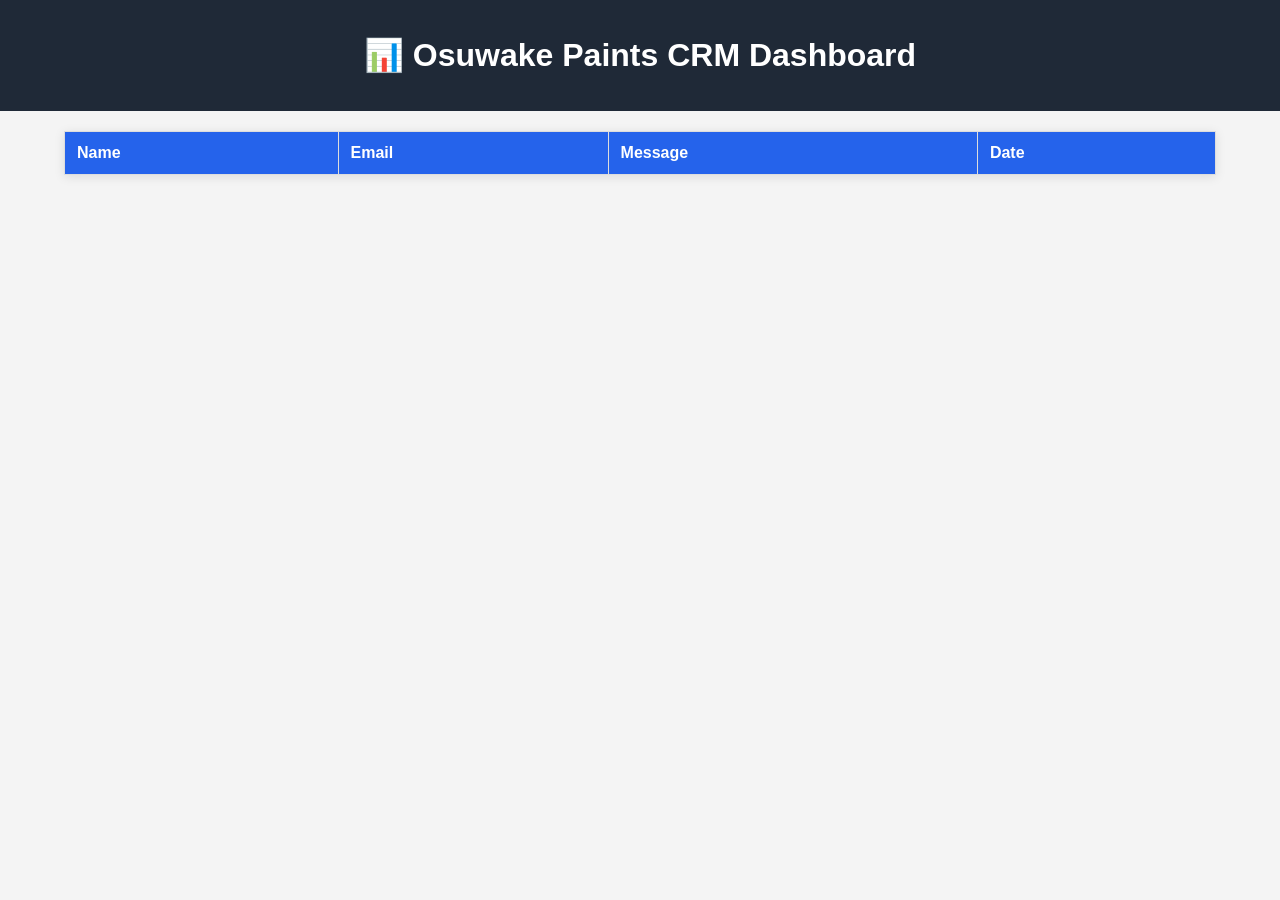
==== dashboard.html @ 685f1acd "done" ====
<!DOCTYPE html>
<html lang="en">
<head>
<meta charset="UTF-8">
<title>CRM Dashboard | Osuwake Paints</title>

<style>
body{
    font-family: Arial;
    margin:0;
    background:#f4f4f4;
}

header{
    background:#1f2937;
    color:white;
    padding:15px;
    text-align:center;
}

table{
    width:90%;
    margin:20px auto;
    border-collapse: collapse;
    background:white;
    box-shadow:0 2px 10px rgba(0,0,0,0.1);
}

th, td{
    padding:12px;
    border:1px solid #ddd;
    text-align:left;
}

th{
    background:#2563eb;
    color:white;
}

tr:nth-child(even){
    background:#f9f9f9;
}
</style>

</head>

<body>

<header>
    <h1>📊 Osuwake Paints CRM Dashboard</h1>
</header>

<table id="crmTable">
    <thead>
        <tr>
            <th>Name</th>
            <th>Email</th>
            <th>Message</th>
            <th>Date</th>
        </tr>
    </thead>

    <tbody></tbody>
</table>

<script>
const sheetURL =
"https://docs.google.com/spreadsheets/d/e/AKfycbzV_TVHXxcJvrIyFuOYJgcb500B18oYqLc4BPlEmaxCXbIPVOCI9xas-N6v8Ypadr19/pub?output=csv";

fetch(sheetURL)
.then(res => res.text())
.then(data => {

    const rows = data.split("\n").slice(1);

    const table = document.querySelector("#crmTable tbody");

    rows.forEach(row => {

        const cols = row.split(",");

        if(cols.length >= 4){

            const tr = document.createElement("tr");

            tr.innerHTML = `
                <td>${cols[0]}</td>
                <td>${cols[1]}</td>
                <td>${cols[2]}</td>
                <td>${cols[3]}</td>
            `;

            table.appendChild(tr);
        }

    });

});
</script>

</body>
</html>
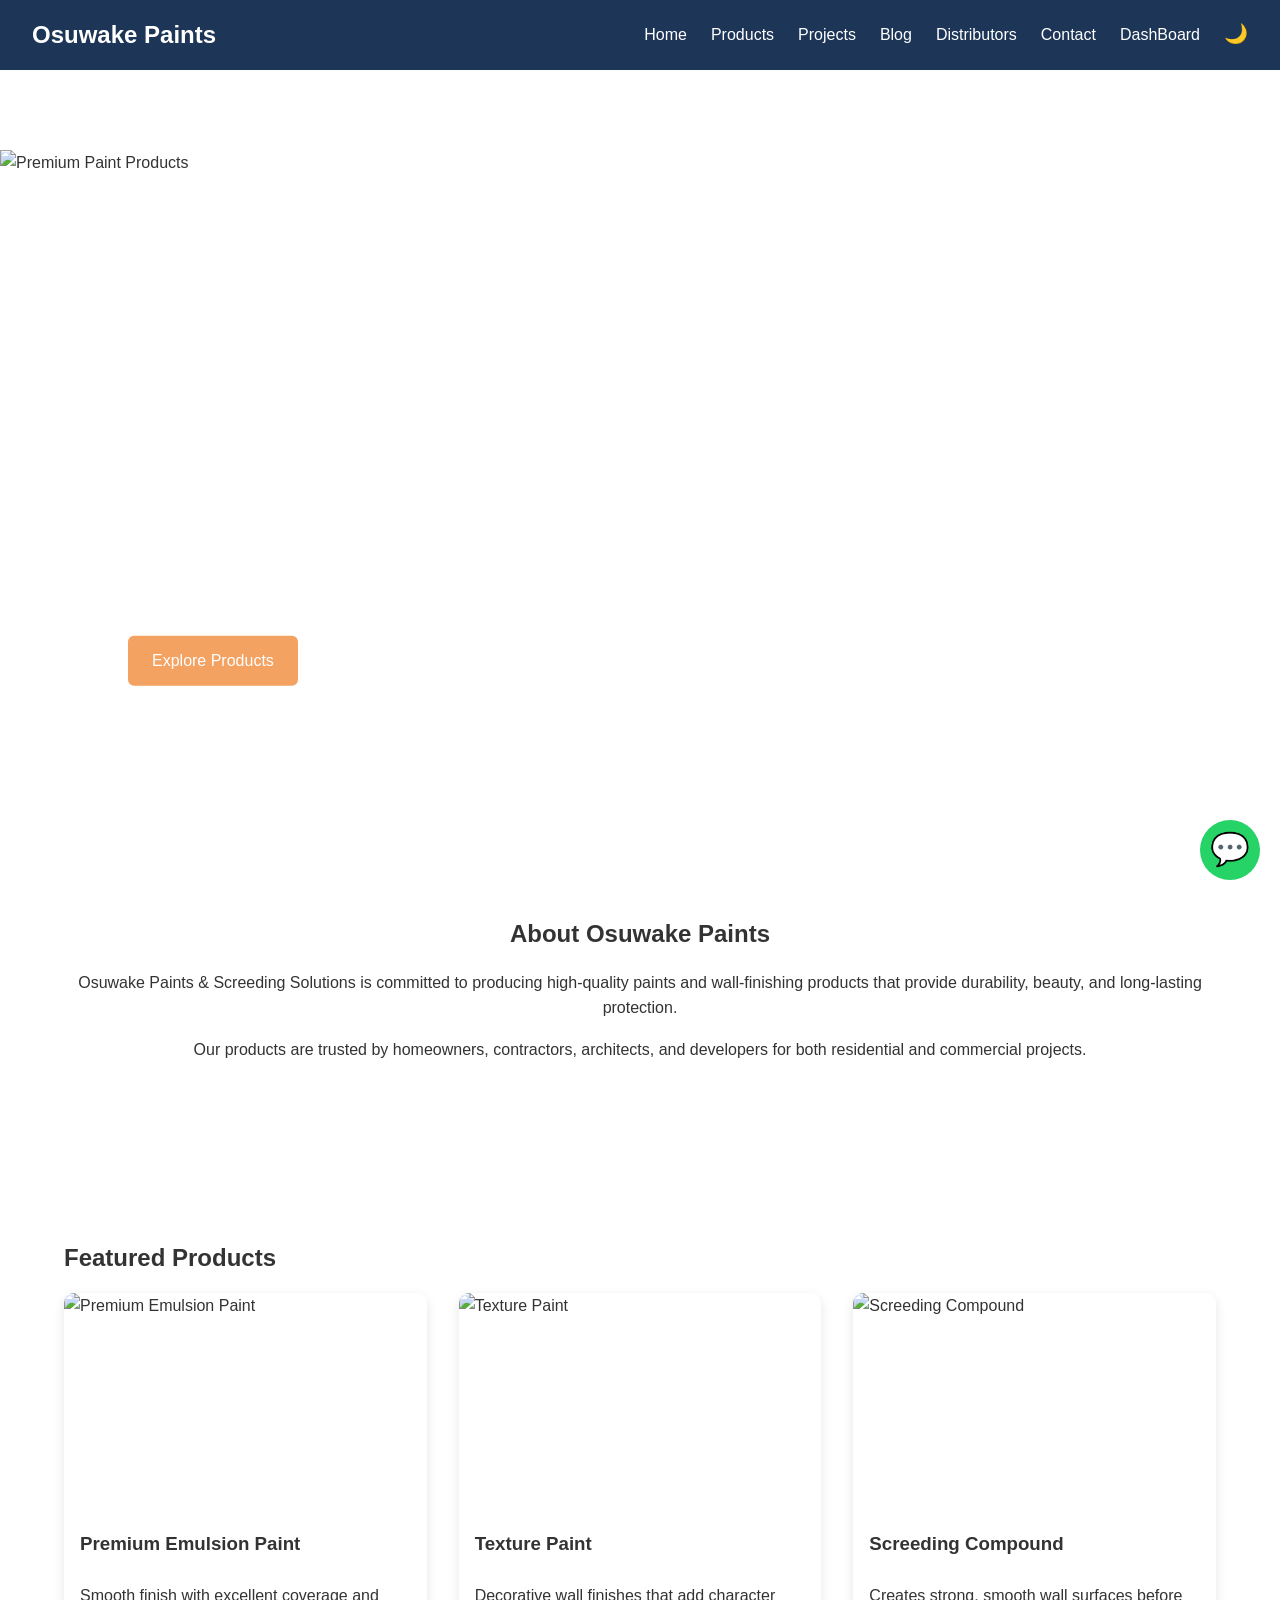
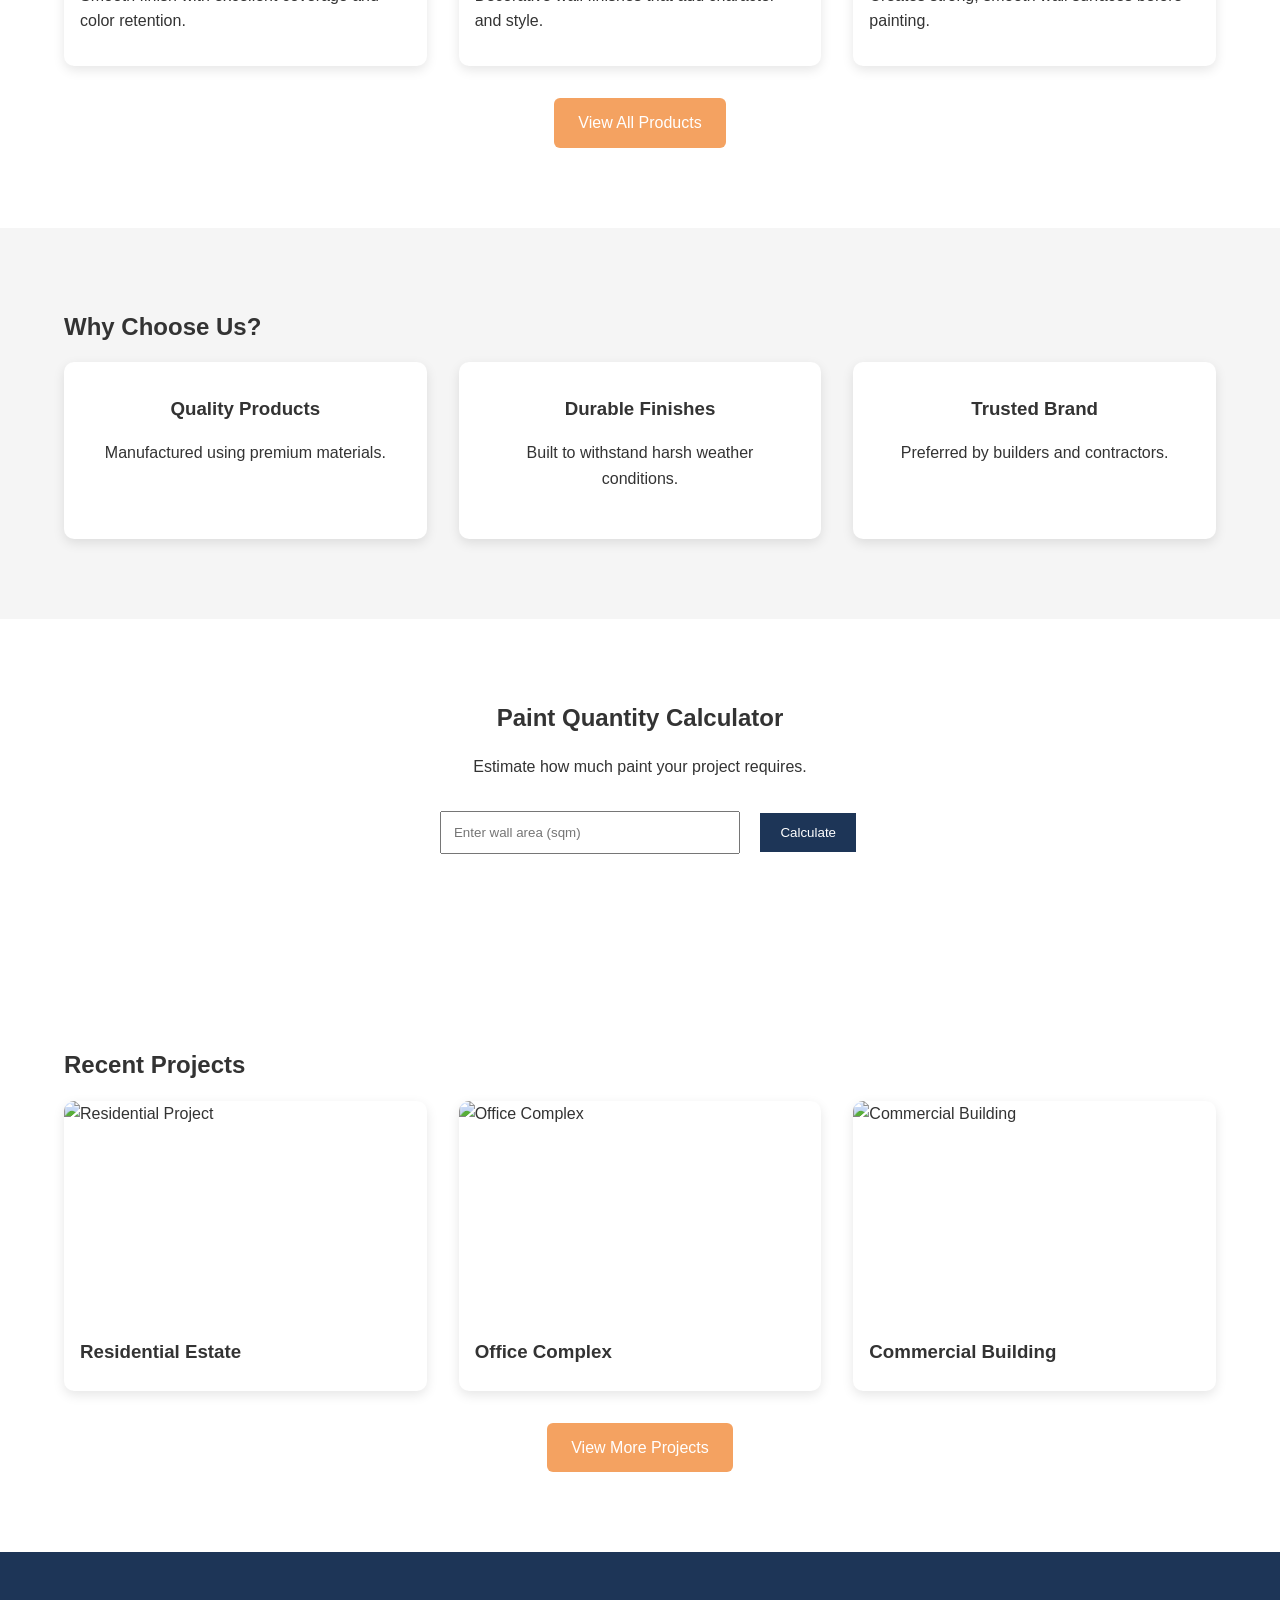
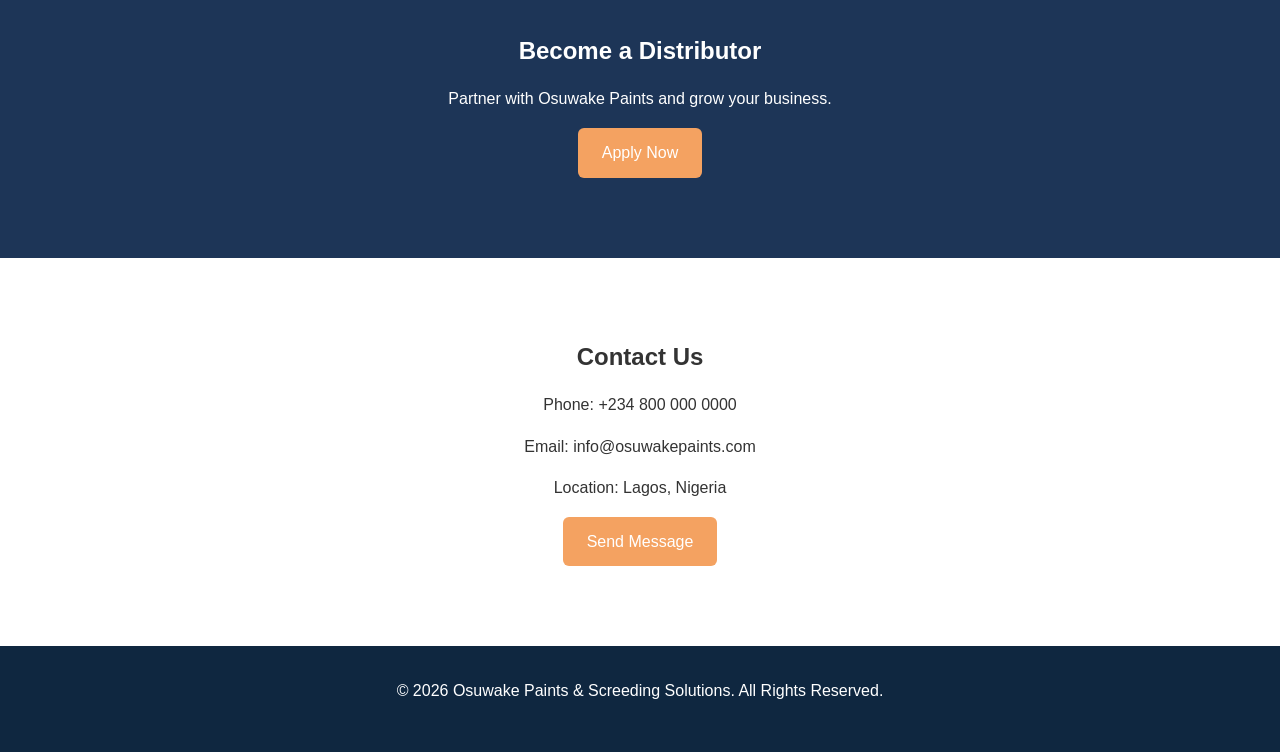
==== commit 2d2ac185: "done" ====
--- a/dashboard.html
+++ b/dashboard.html
@@ -3,8 +3,16 @@
 <head>
 <meta charset="UTF-8">
 <title>CRM Dashboard | Osuwake Paints</title>
+<script>
+const password = prompt("Enter Dashboard Password:");
 
+if (password !== "Osuwake2026!") {
+    alert("Access Denied");
+    window.location.href = "index.html";
+}
+</script>
 <style>
+    
 body{
     font-family: Arial;
     margin:0;
